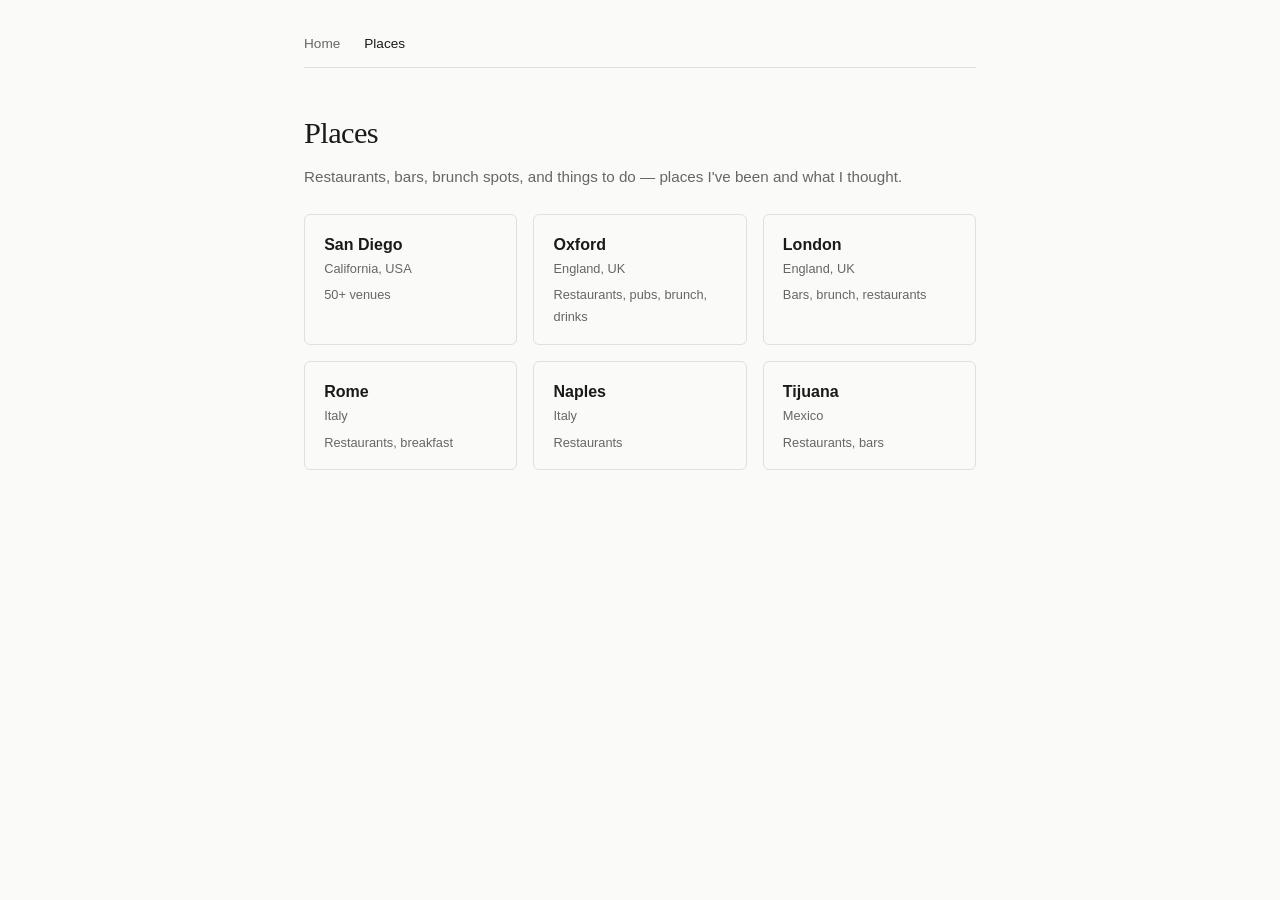
==== places/index.html @ d4b9aab2 "Initial site" ====
<!DOCTYPE html>
<html lang="en">
<head>
  <meta charset="UTF-8">
  <meta name="viewport" content="width=device-width, initial-scale=1.0">
  <title>Places · Peter Rory Hall</title>
  <link rel="stylesheet" href="../style.css">
</head>
<body>

<nav>
  <a href="../index.html">Home</a>
  <a href="index.html" class="active">Places</a>
</nav>

<h1>Places</h1>
<p class="subtitle">Restaurants, bars, brunch spots, and things to do — places I've been and what I thought.</p>

<div class="city-grid">

  <a class="city-card" href="san-diego.html">
    <h3>San Diego</h3>
    <div class="city-country">California, USA</div>
    <div class="city-count">50+ venues</div>
  </a>

  <a class="city-card" href="oxford.html">
    <h3>Oxford</h3>
    <div class="city-country">England, UK</div>
    <div class="city-count">Restaurants, pubs, brunch, drinks</div>
  </a>

  <a class="city-card" href="london.html">
    <h3>London</h3>
    <div class="city-country">England, UK</div>
    <div class="city-count">Bars, brunch, restaurants</div>
  </a>

  <a class="city-card" href="rome.html">
    <h3>Rome</h3>
    <div class="city-country">Italy</div>
    <div class="city-count">Restaurants, breakfast</div>
  </a>

  <a class="city-card" href="naples.html">
    <h3>Naples</h3>
    <div class="city-country">Italy</div>
    <div class="city-count">Restaurants</div>
  </a>

  <a class="city-card" href="tj.html">
    <h3>Tijuana</h3>
    <div class="city-country">Mexico</div>
    <div class="city-count">Restaurants, bars</div>
  </a>

</div>

</body>
</html>
---- style.css ----
:root {
  --bg: #fafaf8;
  --text: #1a1a1a;
  --muted: #666;
  --accent: #2a6496;
  --border: #e0e0dc;
  --tag-bg: #f0f0ec;
  --good: #3a7d44;
  --mid: #b07d2a;
  --bad: #a33;
}

* { box-sizing: border-box; margin: 0; padding: 0; }

body {
  font-family: "Georgia", serif;
  background: var(--bg);
  color: var(--text);
  line-height: 1.7;
  max-width: 720px;
  margin: 0 auto;
  padding: 2rem 1.5rem 4rem;
}

a { color: var(--accent); text-decoration: none; }
a:hover { text-decoration: underline; }

nav {
  font-family: "Helvetica Neue", sans-serif;
  font-size: 0.85rem;
  margin-bottom: 2.5rem;
  display: flex;
  gap: 1.5rem;
  border-bottom: 1px solid var(--border);
  padding-bottom: 0.75rem;
}

nav a { color: var(--muted); }
nav a:hover, nav a.active { color: var(--text); text-decoration: none; }

h1 {
  font-size: 1.9rem;
  font-weight: normal;
  letter-spacing: -0.02em;
  margin-bottom: 0.25rem;
}

h2 {
  font-size: 1rem;
  font-family: "Helvetica Neue", sans-serif;
  font-weight: 600;
  text-transform: uppercase;
  letter-spacing: 0.08em;
  color: var(--muted);
  margin: 2rem 0 0.75rem;
}

h3 { font-size: 1.05rem; font-weight: normal; margin-bottom: 0.4rem; }

.subtitle {
  font-family: "Helvetica Neue", sans-serif;
  color: var(--muted);
  font-size: 0.95rem;
  margin-bottom: 1.5rem;
}

.links {
  font-family: "Helvetica Neue", sans-serif;
  font-size: 0.88rem;
  display: flex;
  flex-wrap: wrap;
  gap: 0.5rem 1.2rem;
  margin-bottom: 2rem;
}
.links a { color: var(--muted); }
.links a:hover { color: var(--accent); }

p { margin-bottom: 1rem; }

.pub {
  margin-bottom: 1.2rem;
  padding-bottom: 1.2rem;
  border-bottom: 1px solid var(--border);
}
.pub:last-child { border-bottom: none; }
.pub-title { font-style: italic; }
.pub-meta {
  font-family: "Helvetica Neue", sans-serif;
  font-size: 0.82rem;
  color: var(--muted);
  margin-top: 0.2rem;
}

.city-grid {
  display: grid;
  grid-template-columns: repeat(auto-fill, minmax(200px, 1fr));
  gap: 1rem;
  margin-top: 1rem;
}

.city-card {
  border: 1px solid var(--border);
  border-radius: 6px;
  padding: 1rem 1.2rem;
  transition: border-color 0.15s;
  display: block;
}
.city-card:hover { border-color: var(--accent); text-decoration: none; }
.city-card h3 { font-family: "Helvetica Neue", sans-serif; font-size: 1rem; font-weight: 600; margin: 0; color: var(--text); }
.city-card .city-country { font-size: 0.8rem; color: var(--muted); font-family: "Helvetica Neue", sans-serif; }
.city-card .city-count { font-size: 0.8rem; color: var(--muted); margin-top: 0.3rem; font-family: "Helvetica Neue", sans-serif; }

.back { font-family: "Helvetica Neue", sans-serif; font-size: 0.85rem; color: var(--muted); margin-bottom: 2rem; display: block; }

.filter-bar {
  font-family: "Helvetica Neue", sans-serif;
  font-size: 0.82rem;
  display: flex;
  flex-wrap: wrap;
  gap: 0.4rem;
  margin-bottom: 1.5rem;
}

.filter-btn {
  background: var(--tag-bg);
  border: 1px solid var(--border);
  border-radius: 20px;
  padding: 0.2rem 0.8rem;
  cursor: pointer;
  color: var(--muted);
  transition: all 0.1s;
}
.filter-btn:hover, .filter-btn.active { background: var(--accent); border-color: var(--accent); color: #fff; }

.venue {
  padding: 0.75rem 0;
  border-bottom: 1px solid var(--border);
}
.venue:last-child { border-bottom: none; }

.venue-header { display: flex; justify-content: space-between; align-items: baseline; gap: 0.5rem; }
.venue-name { font-weight: 600; font-size: 0.95rem; }
.venue-name a { color: var(--text); }
.venue-name a:hover { color: var(--accent); }

.venue-meta {
  font-family: "Helvetica Neue", sans-serif;
  font-size: 0.8rem;
  color: var(--muted);
  margin-top: 0.15rem;
}

.venue-notes { font-size: 0.88rem; color: #444; margin-top: 0.25rem; font-style: italic; }

.score {
  font-family: "Helvetica Neue", sans-serif;
  font-size: 0.82rem;
  font-weight: 700;
  white-space: nowrap;
}
.score.high { color: var(--good); }
.score.mid  { color: var(--mid); }
.score.low  { color: var(--bad); }

.price {
  font-family: "Helvetica Neue", sans-serif;
  font-size: 0.75rem;
  color: var(--muted);
  background: var(--tag-bg);
  padding: 0.1rem 0.4rem;
  border-radius: 3px;
}

.tag {
  display: inline-block;
  font-family: "Helvetica Neue", sans-serif;
  font-size: 0.72rem;
  background: var(--tag-bg);
  border: 1px solid var(--border);
  color: var(--muted);
  padding: 0.1rem 0.5rem;
  border-radius: 3px;
  margin-right: 0.3rem;
}

.activity { padding: 0.65rem 0; border-bottom: 1px solid var(--border); }
.activity:last-child { border-bottom: none; }
.activity-header { display: flex; justify-content: space-between; align-items: baseline; }
.activity-name { font-weight: 600; font-size: 0.95rem; }
.activity-note { font-size: 0.88rem; color: #444; font-style: italic; margin-top: 0.2rem; }

@media (max-width: 500px) {
  body { padding: 1.2rem 1rem 3rem; }
  h1 { font-size: 1.5rem; }
  .city-grid { grid-template-columns: 1fr 1fr; }
}
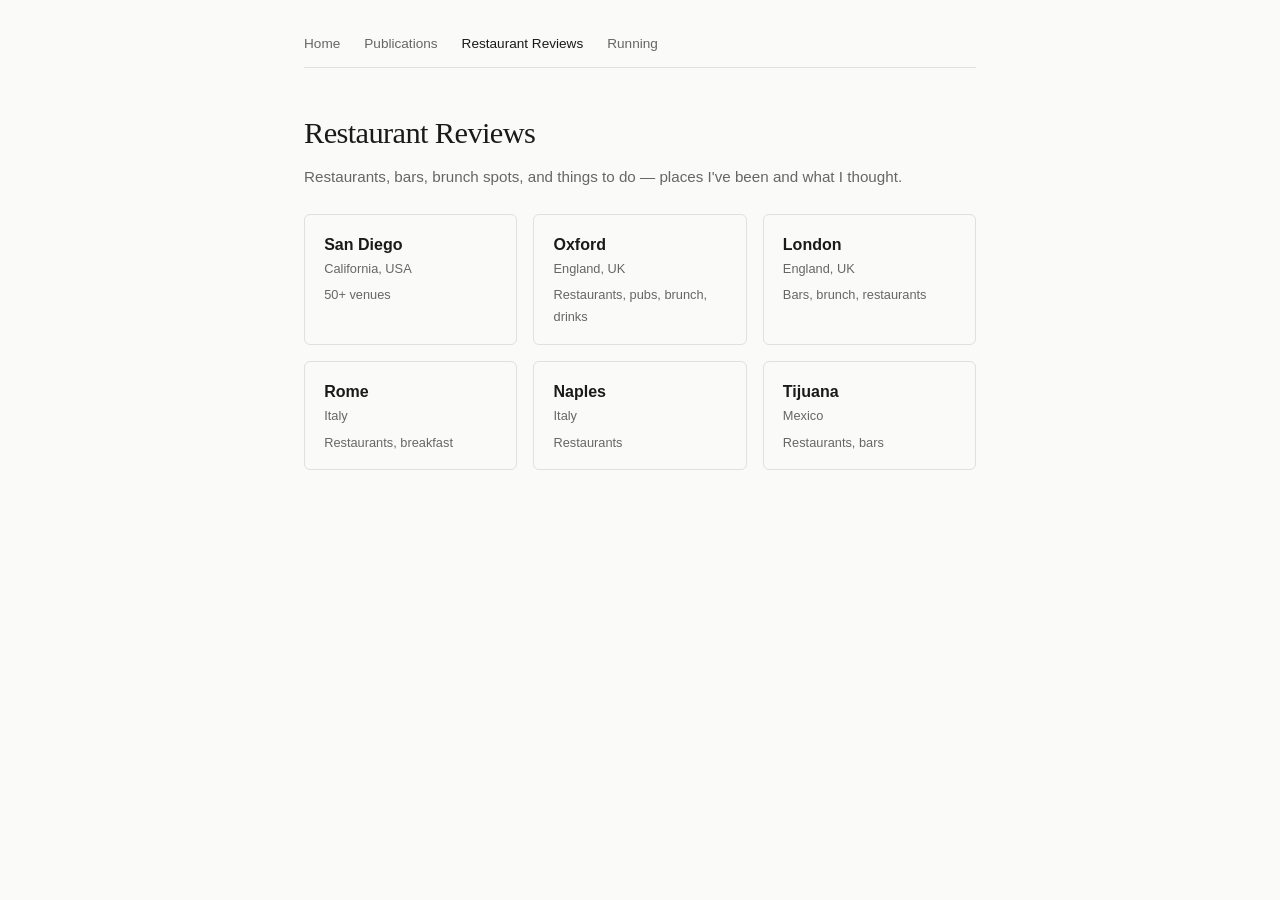
==== commit 106231e6: "Add Publications and Running pages; rename Places to Restaurant Reviews" ====
--- a/places/index.html
+++ b/places/index.html
@@ -3,17 +3,19 @@
 <head>
   <meta charset="UTF-8">
   <meta name="viewport" content="width=device-width, initial-scale=1.0">
-  <title>Places · Peter Rory Hall</title>
+  <title>Restaurant Reviews · Peter Rory Hall</title>
   <link rel="stylesheet" href="../style.css">
 </head>
 <body>
 
 <nav>
   <a href="../index.html">Home</a>
-  <a href="index.html" class="active">Places</a>
+  <a href="../publications.html">Publications</a>
+  <a href="index.html" class="active">Restaurant Reviews</a>
+  <a href="../running.html">Running</a>
 </nav>
 
-<h1>Places</h1>
+<h1>Restaurant Reviews</h1>
 <p class="subtitle">Restaurants, bars, brunch spots, and things to do — places I've been and what I thought.</p>
 
 <div class="city-grid">
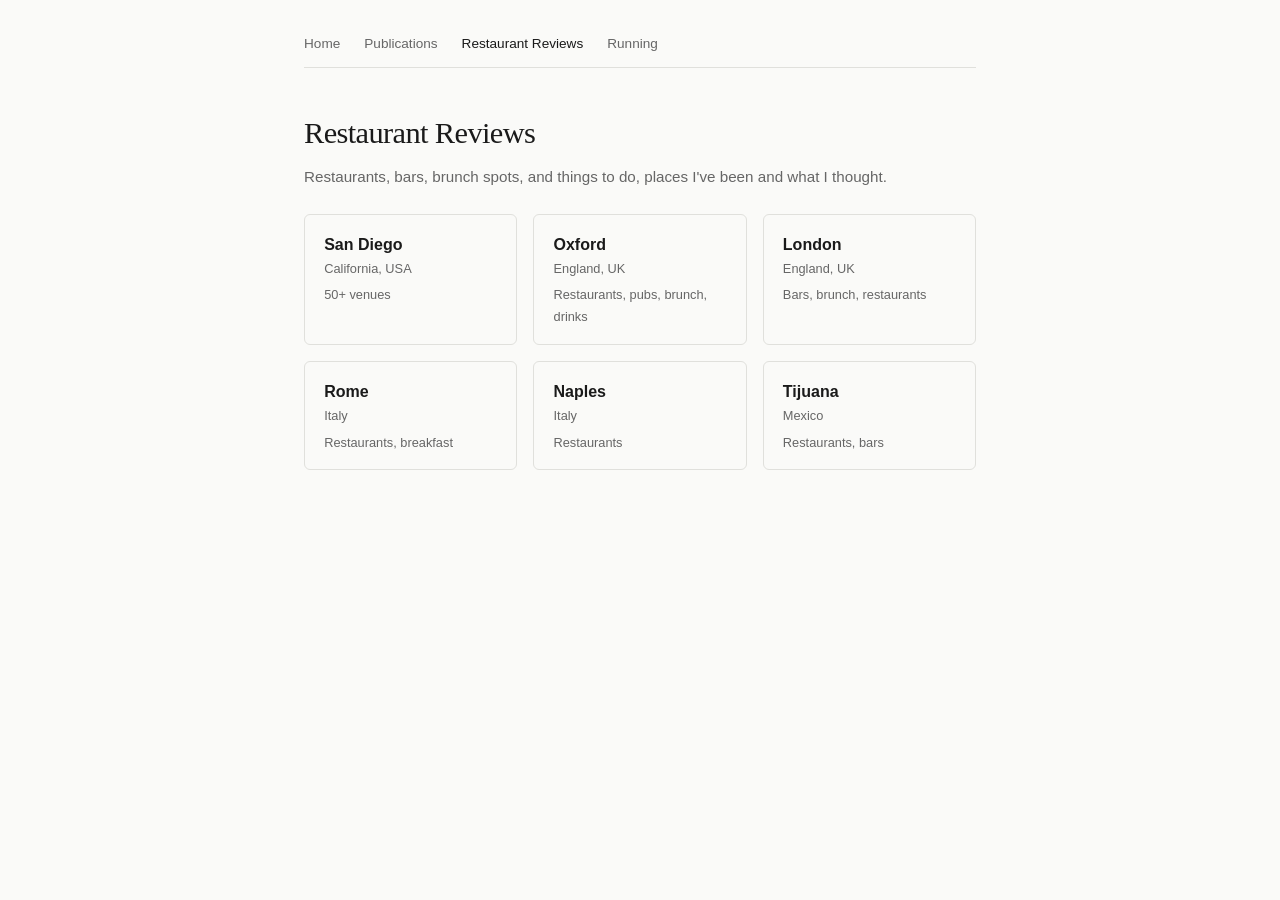
==== commit 98ca99cd: "Remove all em dashes from content" ====
--- a/places/index.html
+++ b/places/index.html
@@ -16,7 +16,7 @@
 </nav>
 
 <h1>Restaurant Reviews</h1>
-<p class="subtitle">Restaurants, bars, brunch spots, and things to do — places I've been and what I thought.</p>
+<p class="subtitle">Restaurants, bars, brunch spots, and things to do, places I've been and what I thought.</p>
 
 <div class="city-grid">
 
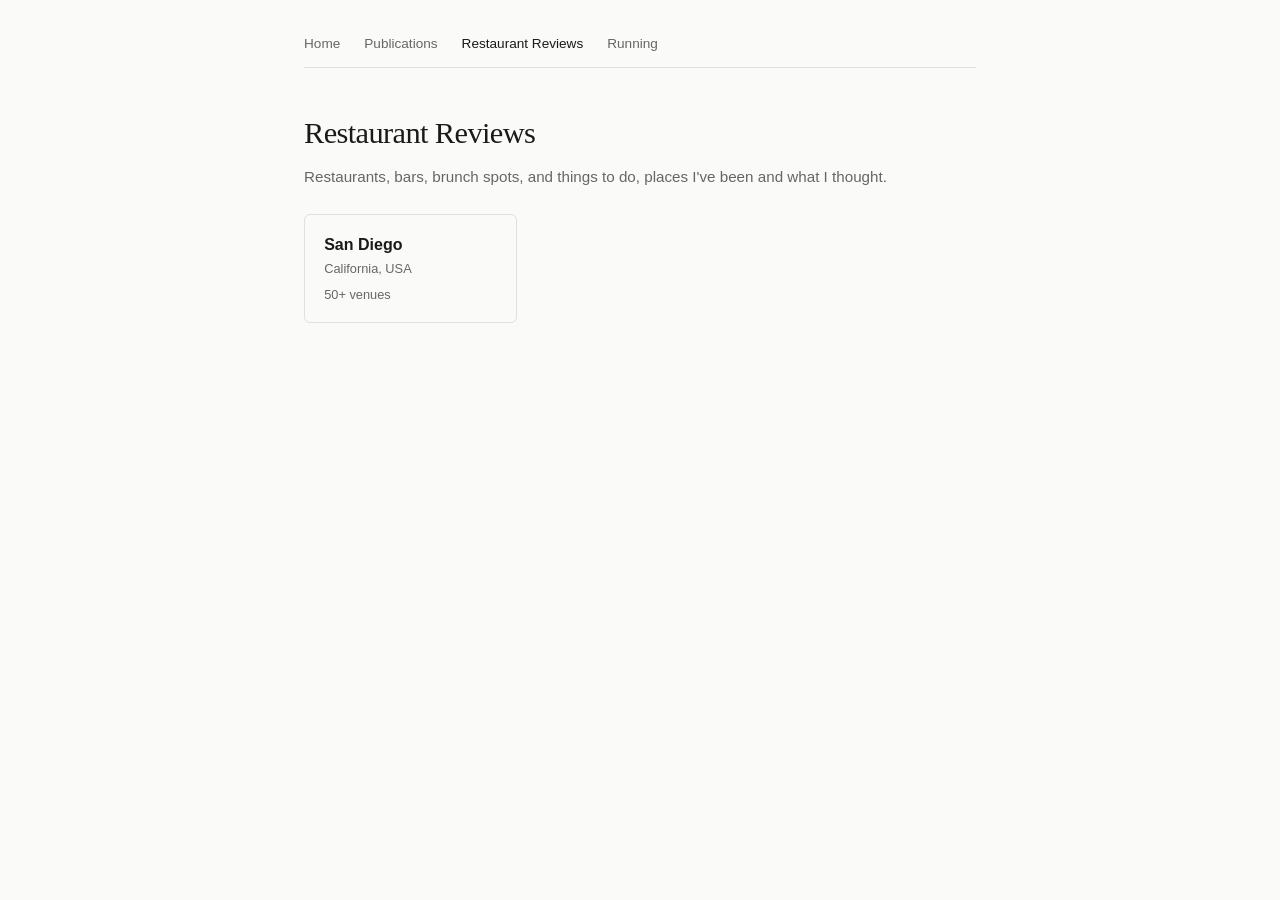
==== commit f7d986d4: "Hide non-San Diego city cards" ====
--- a/places/index.html
+++ b/places/index.html
@@ -26,6 +26,7 @@
     <div class="city-count">50+ venues</div>
   </a>
 
+  <!-- hidden until ready
   <a class="city-card" href="oxford.html">
     <h3>Oxford</h3>
     <div class="city-country">England, UK</div>
@@ -55,6 +56,7 @@
     <div class="city-country">Mexico</div>
     <div class="city-count">Restaurants, bars</div>
   </a>
+  -->
 
 </div>
 
